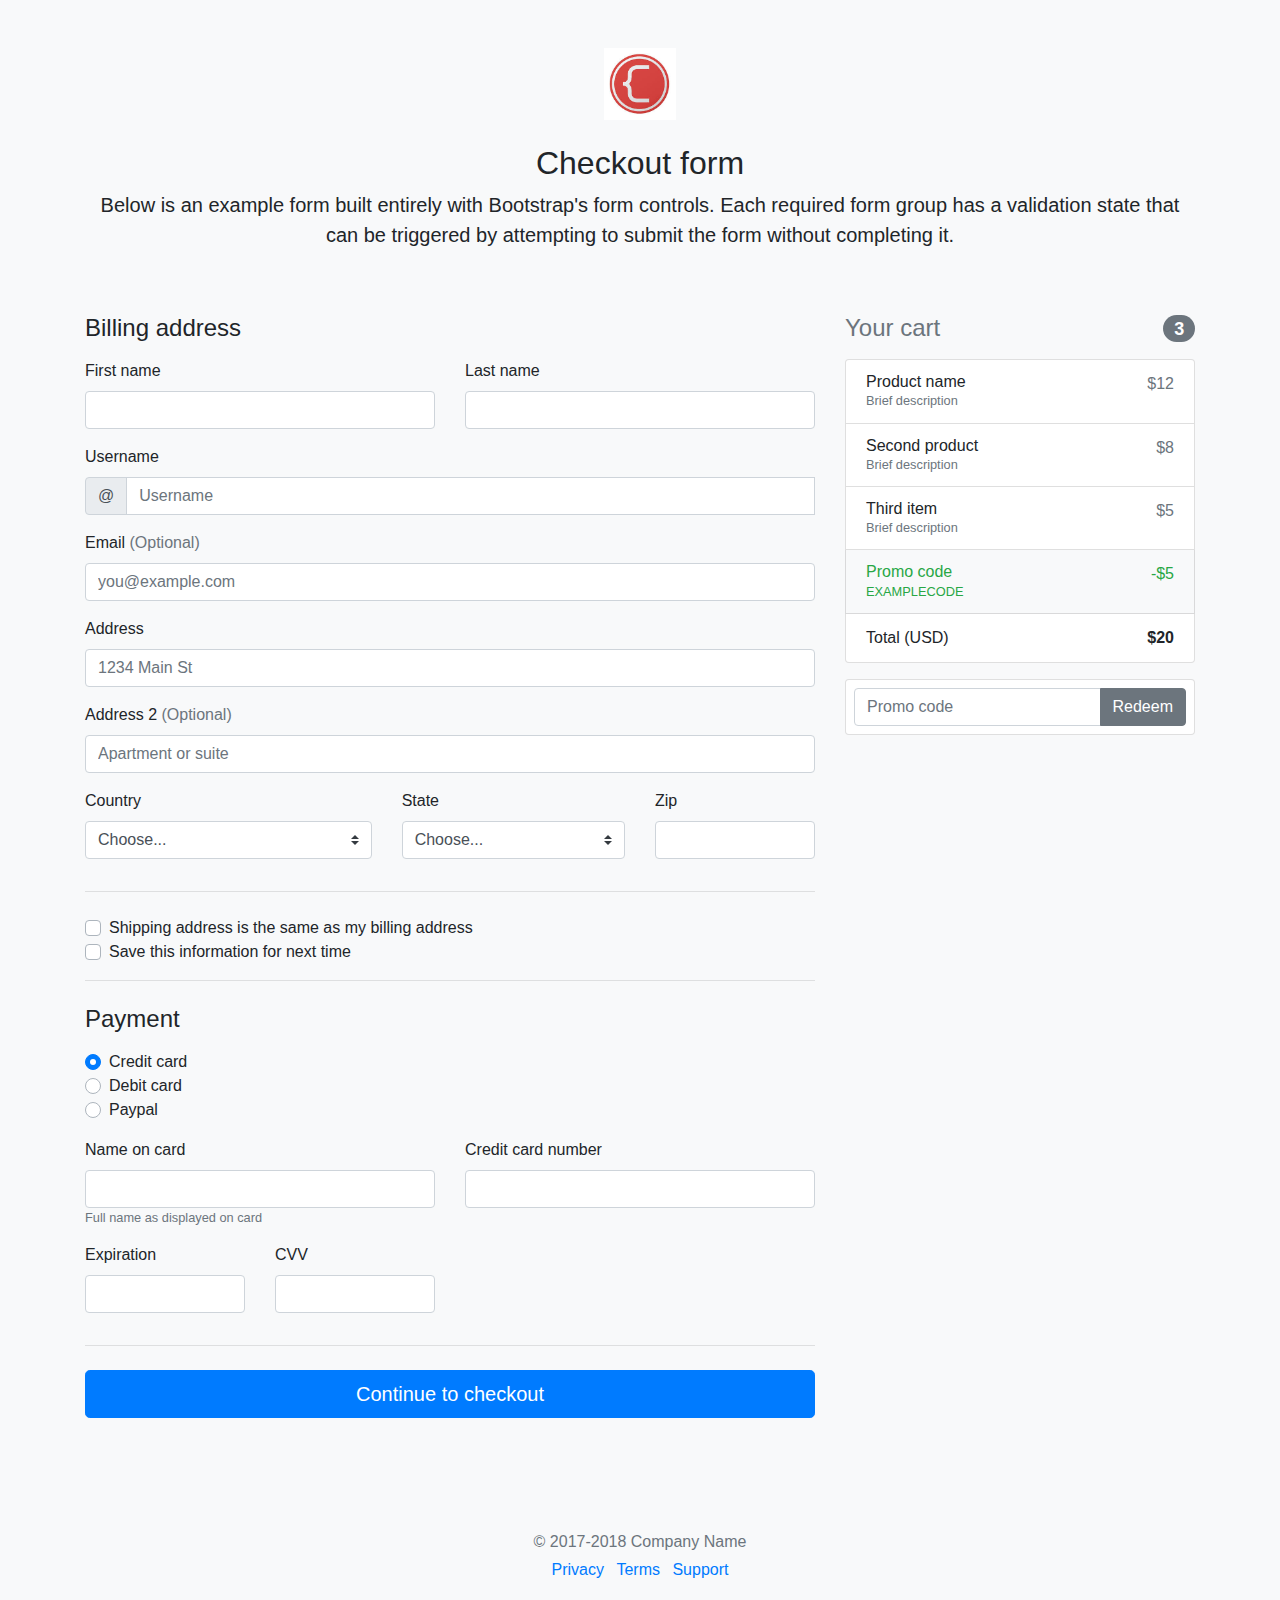
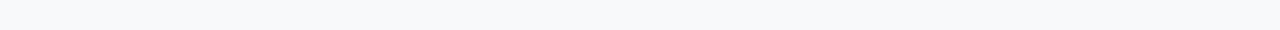
==== form.html @ 4681824d "first commit" ====
<html lang="en">
  <head>
    <meta charset="utf-8">
    <meta name="viewport" content="width=device-width, initial-scale=1, shrink-to-fit=no">
    <meta name="description" content="">
    <meta name="author" content="">
    <link rel="icon" href="/docs/4.0/assets/img/favicons/favicon.ico">

    <title>Checkout example for Bootstrap</title>
    <link rel="stylesheet" href="https://stackpath.bootstrapcdn.com/bootstrap/4.4.1/css/bootstrap.min.css" integrity="sha384-Vkoo8x4CGsO3+Hhxv8T/Q5PaXtkKtu6ug5TOeNV6gBiFeWPGFN9MuhOf23Q9Ifjh" crossorigin="anonymous">
    <link rel="canonical" href="https://getbootstrap.com/docs/4.0/examples/checkout/">

    <!-- Bootstrap core CSS -->
    <link href="../../dist/css/bootstrap.min.css" rel="stylesheet">

    <!-- Custom styles for this template -->
    <link href="form-validation.css" rel="stylesheet">
  </head>

  <body class="bg-light">

    <div class="container">
      <div class="py-5 text-center">
        <img class="d-block mx-auto mb-4"  href="index.html" src="logo.jpeg"  alt="" width="72" height="72">
        <h2>Checkout form</h2>
        <p class="lead">Below is an example form built entirely with Bootstrap's form controls. Each required form group has a validation state that can be triggered by attempting to submit the form without completing it.</p>
      </div>

      <div class="row">
        <div class="col-md-4 order-md-2 mb-4">
          <h4 class="d-flex justify-content-between align-items-center mb-3">
            <span class="text-muted">Your cart</span>
            <span class="badge badge-secondary badge-pill">3</span>
          </h4>
          <ul class="list-group mb-3">
            <li class="list-group-item d-flex justify-content-between lh-condensed">
              <div>
                <h6 class="my-0">Product name</h6>
                <small class="text-muted">Brief description</small>
              </div>
              <span class="text-muted">$12</span>
            </li>
            <li class="list-group-item d-flex justify-content-between lh-condensed">
              <div>
                <h6 class="my-0">Second product</h6>
                <small class="text-muted">Brief description</small>
              </div>
              <span class="text-muted">$8</span>
            </li>
            <li class="list-group-item d-flex justify-content-between lh-condensed">
              <div>
                <h6 class="my-0">Third item</h6>
                <small class="text-muted">Brief description</small>
              </div>
              <span class="text-muted">$5</span>
            </li>
            <li class="list-group-item d-flex justify-content-between bg-light">
              <div class="text-success">
                <h6 class="my-0">Promo code</h6>
                <small>EXAMPLECODE</small>
              </div>
              <span class="text-success">-$5</span>
            </li>
            <li class="list-group-item d-flex justify-content-between">
              <span>Total (USD)</span>
              <strong>$20</strong>
            </li>
          </ul>

          <form class="card p-2">
            <div class="input-group">
              <input type="text" class="form-control" placeholder="Promo code">
              <div class="input-group-append">
                <button type="submit" class="btn btn-secondary">Redeem</button>
              </div>
            </div>
          </form>
        </div>
        <div class="col-md-8 order-md-1">
          <h4 class="mb-3">Billing address</h4>
          <form class="needs-validation" novalidate>
            <div class="row">
              <div class="col-md-6 mb-3">
                <label for="firstName">First name</label>
                <input type="text" class="form-control" id="firstName" placeholder="" value="" required>
                <div class="invalid-feedback">
                  Valid first name is required.
                </div>
              </div>
              <div class="col-md-6 mb-3">
                <label for="lastName">Last name</label>
                <input type="text" class="form-control" id="lastName" placeholder="" value="" required>
                <div class="invalid-feedback">
                  Valid last name is required.
                </div>
              </div>
            </div>

            <div class="mb-3">
              <label for="username">Username</label>
              <div class="input-group">
                <div class="input-group-prepend">
                  <span class="input-group-text">@</span>
                </div>
                <input type="text" class="form-control" id="username" placeholder="Username" required>
                <div class="invalid-feedback" style="width: 100%;">
                  Your username is required.
                </div>
              </div>
            </div>

            <div class="mb-3">
              <label for="email">Email <span class="text-muted">(Optional)</span></label>
              <input type="email" class="form-control" id="email" placeholder="you@example.com">
              <div class="invalid-feedback">
                Please enter a valid email address for shipping updates.
              </div>
            </div>

            <div class="mb-3">
              <label for="address">Address</label>
              <input type="text" class="form-control" id="address" placeholder="1234 Main St" required>
              <div class="invalid-feedback">
                Please enter your shipping address.
              </div>
            </div>

            <div class="mb-3">
              <label for="address2">Address 2 <span class="text-muted">(Optional)</span></label>
              <input type="text" class="form-control" id="address2" placeholder="Apartment or suite">
            </div>

            <div class="row">
              <div class="col-md-5 mb-3">
                <label for="country">Country</label>
                <select class="custom-select d-block w-100" id="country" required>
                  <option value="">Choose...</option>
                  <option>United States</option>
                </select>
                <div class="invalid-feedback">
                  Please select a valid country.
                </div>
              </div>
              <div class="col-md-4 mb-3">
                <label for="state">State</label>
                <select class="custom-select d-block w-100" id="state" required>
                  <option value="">Choose...</option>
                  <option>California</option>
                </select>
                <div class="invalid-feedback">
                  Please provide a valid state.
                </div>
              </div>
              <div class="col-md-3 mb-3">
                <label for="zip">Zip</label>
                <input type="text" class="form-control" id="zip" placeholder="" required>
                <div class="invalid-feedback">
                  Zip code required.
                </div>
              </div>
            </div>
            <hr class="mb-4">
            <div class="custom-control custom-checkbox">
              <input type="checkbox" class="custom-control-input" id="same-address">
              <label class="custom-control-label" for="same-address">Shipping address is the same as my billing address</label>
            </div>
            <div class="custom-control custom-checkbox">
              <input type="checkbox" class="custom-control-input" id="save-info">
              <label class="custom-control-label" for="save-info">Save this information for next time</label>
            </div>
            <hr class="mb-4">

            <h4 class="mb-3">Payment</h4>

            <div class="d-block my-3">
              <div class="custom-control custom-radio">
                <input id="credit" name="paymentMethod" type="radio" class="custom-control-input" checked required>
                <label class="custom-control-label" for="credit">Credit card</label>
              </div>
              <div class="custom-control custom-radio">
                <input id="debit" name="paymentMethod" type="radio" class="custom-control-input" required>
                <label class="custom-control-label" for="debit">Debit card</label>
              </div>
              <div class="custom-control custom-radio">
                <input id="paypal" name="paymentMethod" type="radio" class="custom-control-input" required>
                <label class="custom-control-label" for="paypal">Paypal</label>
              </div>
            </div>
            <div class="row">
              <div class="col-md-6 mb-3">
                <label for="cc-name">Name on card</label>
                <input type="text" class="form-control" id="cc-name" placeholder="" required>
                <small class="text-muted">Full name as displayed on card</small>
                <div class="invalid-feedback">
                  Name on card is required
                </div>
              </div>
              <div class="col-md-6 mb-3">
                <label for="cc-number">Credit card number</label>
                <input type="text" class="form-control" id="cc-number" placeholder="" required>
                <div class="invalid-feedback">
                  Credit card number is required
                </div>
              </div>
            </div>
            <div class="row">
              <div class="col-md-3 mb-3">
                <label for="cc-expiration">Expiration</label>
                <input type="text" class="form-control" id="cc-expiration" placeholder="" required>
                <div class="invalid-feedback">
                  Expiration date required
                </div>
              </div>
              <div class="col-md-3 mb-3">
                <label for="cc-expiration">CVV</label>
                <input type="text" class="form-control" id="cc-cvv" placeholder="" required>
                <div class="invalid-feedback">
                  Security code required
                </div>
              </div>
            </div>
            <hr class="mb-4">
            <button class="btn btn-primary btn-lg btn-block" type="submit">Continue to checkout</button>
          </form>
        </div>
      </div>

      <footer class="my-5 pt-5 text-muted text-center text-small">
        <p class="mb-1">&copy; 2017-2018 Company Name</p>
        <ul class="list-inline">
          <li class="list-inline-item"><a href="#">Privacy</a></li>
          <li class="list-inline-item"><a href="#">Terms</a></li>
          <li class="list-inline-item"><a href="#">Support</a></li>
        </ul>
      </footer>
    </div>

    <!-- Bootstrap core JavaScript
    ================================================== -->
    <!-- Placed at the end of the document so the pages load faster -->
    <script src="https://code.jquery.com/jquery-3.2.1.slim.min.js" integrity="sha384-KJ3o2DKtIkvYIK3UENzmM7KCkRr/rE9/Qpg6aAZGJwFDMVNA/GpGFF93hXpG5KkN" crossorigin="anonymous"></script>
    <script>window.jQuery || document.write('<script src="../../assets/js/vendor/jquery-slim.min.js"><\/script>')</script>
    <script src="../../assets/js/vendor/popper.min.js"></script>
    <script src="../../dist/js/bootstrap.min.js"></script>
    <script src="../../assets/js/vendor/holder.min.js"></script>
    <script>
      // Example starter JavaScript for disabling form submissions if there are invalid fields
      (function() {
        'use strict';

        window.addEventListener('load', function() {
          // Fetch all the forms we want to apply custom Bootstrap validation styles to
          var forms = document.getElementsByClassName('needs-validation');

          // Loop over them and prevent submission
          var validation = Array.prototype.filter.call(forms, function(form) {
            form.addEventListener('submit', function(event) {
              if (form.checkValidity() === false) {
                event.preventDefault();
                event.stopPropagation();
              }
              form.classList.add('was-validated');
            }, false);
          });
        }, false);
      })();
    </script>
  </body>
</html>
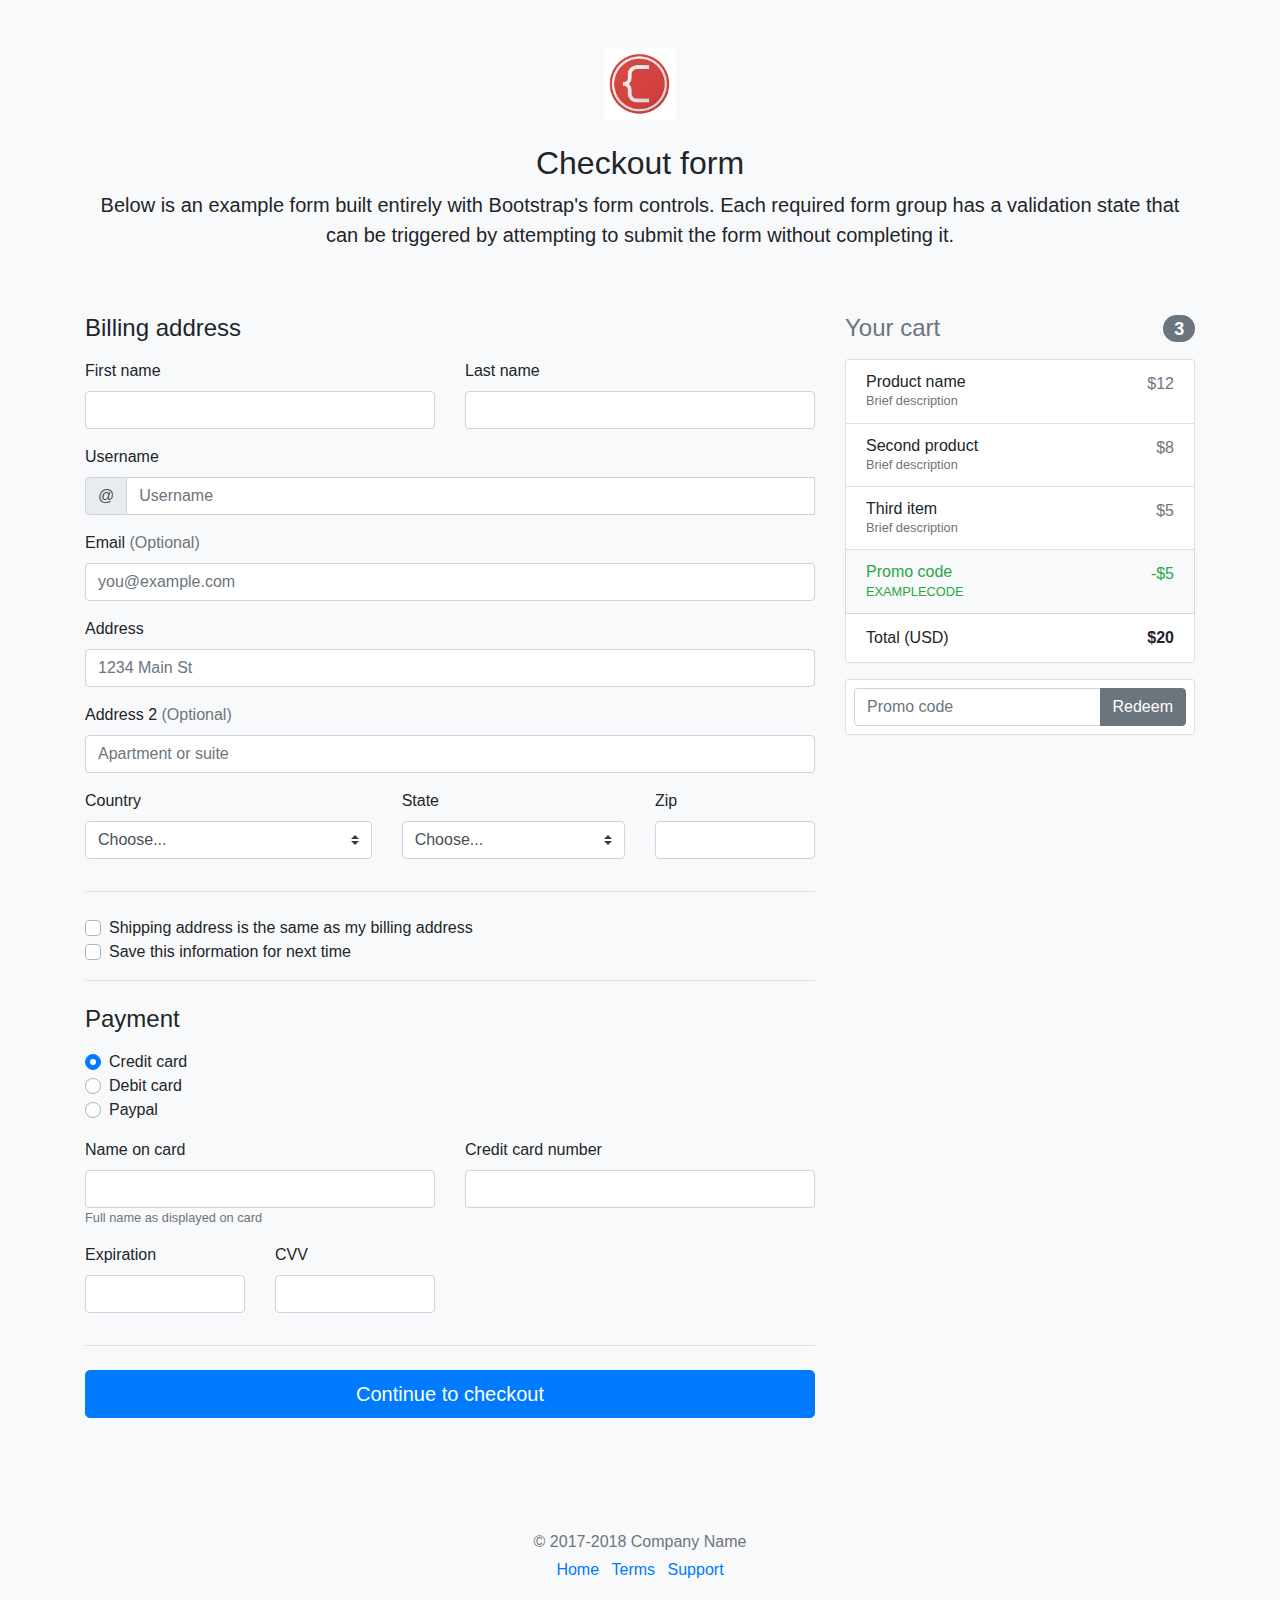
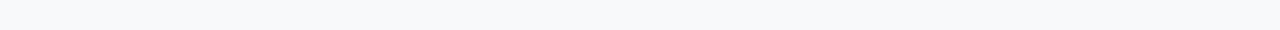
==== commit e6867f0f: "February-26-2020-002" ====
--- a/form.html
+++ b/form.html
@@ -228,9 +228,9 @@
       <footer class="my-5 pt-5 text-muted text-center text-small">
         <p class="mb-1">&copy; 2017-2018 Company Name</p>
         <ul class="list-inline">
-          <li class="list-inline-item"><a href="#">Privacy</a></li>
-          <li class="list-inline-item"><a href="#">Terms</a></li>
-          <li class="list-inline-item"><a href="#">Support</a></li>
+          <li class="list-inline-item"><a href="index.html">Home</a></li>
+          <li class="list-inline-item"><a href="index.html">Terms</a></li>
+          <li class="list-inline-item"><a href="index.html">Support</a></li>
         </ul>
       </footer>
     </div>
